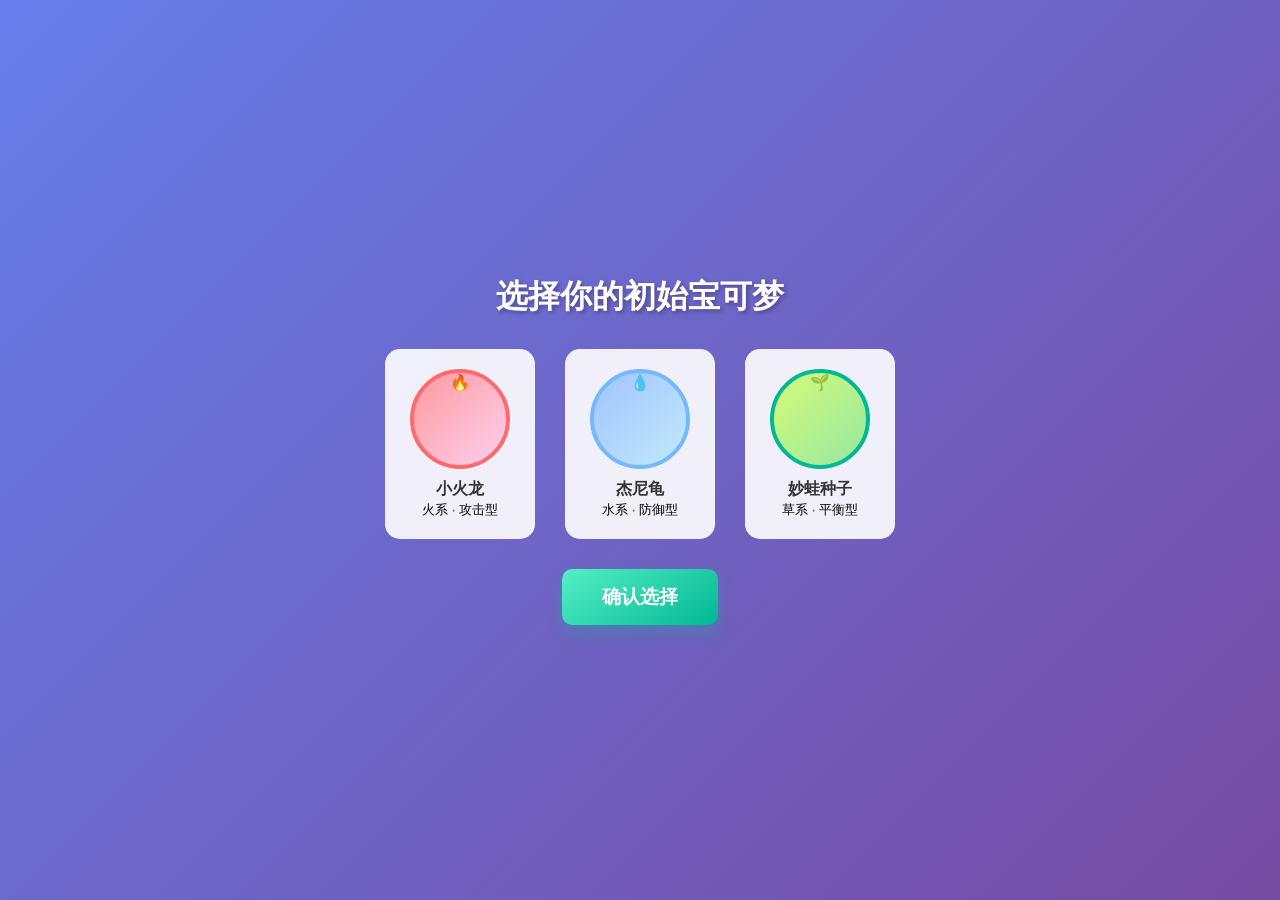
==== index.html @ 3da65454 "Initial commit: 少儿数学一到十 - 数学学习RPG游戏" ====
<!DOCTYPE html>
<html lang="zh-CN">
<head>
    <meta charset="UTF-8">
    <meta name="viewport" content="width=device-width, initial-scale=1.0">
    <title>数理小精灵：十之秘境</title>
    <link rel="stylesheet" href="css/style.css">
</head>
<body>
    <div id="game-container">
        <header>
            <h1>数理小精灵：十之秘境</h1>
            <div id="level-display" class="level-display">第1关 尼比道馆</div>
        </header>
        
        <main>
            <div id="battle-area">
                <div id="player-pet">
                    <div class="pet-sprite">
                        <div class="pet-level">Lv.<span id="player-level">1</span></div>
                        <div class="pet-image" id="player-pet-image">🔥</div>
                        <div class="pet-name" id="player-pet-name">小火龙</div>
                        <div class="pet-hp-bar">
                            <div class="hp-fill" id="player-hp-fill"></div>
                        </div>
                        <div class="pet-xp-bar">
                            <div class="xp-fill" id="player-xp-fill"></div>
                        </div>
                    </div>
                </div>
                
                <div id="enemy-monster">
                    <div class="monster-sprite">
                        <div class="trainer-name" id="trainer-name"></div>
                        <div class="monster-name" id="monster-name"></div>
                        <div class="monster-image" id="enemy-monster-image"></div>
                        <div class="monster-hp-bar">
                            <div class="hp-fill" id="enemy-hp-fill"></div>
                        </div>
                    </div>
                </div>
            </div>
            
            <div id="math-board" class="hidden">
                <div id="question-container">
                    <span id="question-text">准备战斗！</span>
                </div>
                
                <div id="answer-buttons">
                    <button class="answer-btn" data-answer="0">?</button>
                    <button class="answer-btn" data-answer="0">?</button>
                    <button class="answer-btn" data-answer="0">?</button>
                </div>
            </div>
            
            <div id="explore-hint" class="explore-hint">
                <div class="hint-content">
                    <span class="hint-icon">⚔️</span>
                    <span class="hint-text">点击"探索"按钮开始冒险！</span>
                    <span class="hint-subtext">第1关 尼比道馆 (1/5)</span>
                </div>
            </div>
            
            <div id="game-controls">
                <button id="explore-btn">探索</button>
                <button id="potion-btn">恢复药水</button>
                <button id="stats-btn">查看状态</button>
            </div>
        </main>
        
        <div id="message-overlay" class="hidden">
            <div id="message-content">
                <p id="message-text">遭遇了野生怪兽！</p>
                <button id="message-ok-btn">确定</button>
            </div>
        </div>
        
        <div id="pet-selection">
            <h2>选择你的初始宝可梦</h2>
            <div class="pet-options">
                <div class="pet-option" data-pet="fire">
                    <div class="pet-preview fire-pet">🔥</div>
                    <span>小火龙</span>
                    <small>火系 · 攻击型</small>
                </div>
                <div class="pet-option" data-pet="water">
                    <div class="pet-preview water-pet">💧</div>
                    <span>杰尼龟</span>
                    <small>水系 · 防御型</small>
                </div>
                <div class="pet-option" data-pet="grass">
                    <div class="pet-preview grass-pet">🌱</div>
                    <span>妙蛙种子</span>
                    <small>草系 · 平衡型</small>
                </div>
            </div>
            <button id="confirm-pet-btn">确认选择</button>
        </div>
        
        <div id="stats-panel" class="hidden">
            <h2>宝可梦状态</h2>
            <div class="stats-content">
                <p>宝可梦名称：<span id="pet-name">小火龙</span></p>
                <p>等级：<span id="pet-level-display">1</span></p>
                <p>经验值：<span id="pet-xp">0</span>/<span id="xp-to-next">100</span></p>
                <p>生命值：<span id="pet-hp">100</span>/<span id="pet-max-hp">100</span></p>
                <p>攻击力：<span id="pet-attack">10</span></p>
                <p>当前关卡：<span id="current-level">1-1</span></p>
                <p>击败训练师数：<span id="monsters-defeated">0</span></p>
            </div>
            <button id="close-stats-btn">关闭</button>
        </div>
    </div>
    
    <script src="js/math-generator.js"></script>
    <script src="js/game.js"></script>
</body>
</html>
---- css/style.css ----
/* 基础样式重置 */
* {
    margin: 0;
    padding: 0;
    box-sizing: border-box;
}

body {
    font-family: 'Arial', sans-serif;
    background: linear-gradient(135deg, #667eea 0%, #764ba2 100%);
    min-height: 100vh;
    display: flex;
    justify-content: center;
    align-items: center;
    padding: 20px;
}

#game-container {
    background: #fff;
    border-radius: 20px;
    box-shadow: 0 20px 60px rgba(0, 0, 0, 0.3);
    width: 100%;
    max-width: 800px;
    padding: 30px;
    position: relative;
    overflow: hidden;
}

header {
    text-align: center;
    margin-bottom: 30px;
}

header h1 {
    color: #333;
    font-size: 2.5rem;
    text-shadow: 2px 2px 4px rgba(0, 0, 0, 0.1);
    background: linear-gradient(45deg, #ff6b6b, #feca57);
    -webkit-background-clip: text;
    -webkit-text-fill-color: transparent;
    background-clip: text;
}

.level-display {
    font-size: 1.2rem;
    color: #e74c3c;
    font-weight: bold;
    margin-top: 10px;
    padding: 8px 20px;
    background: linear-gradient(135deg, #fff5f5 0%, #ffe0e0 100%);
    border-radius: 20px;
    display: inline-block;
    box-shadow: 0 4px 15px rgba(231, 76, 60, 0.2);
}

/* 战斗区域 */
#battle-area {
    display: flex;
    justify-content: space-between;
    align-items: center;
    margin-bottom: 30px;
    min-height: 300px;
    background: linear-gradient(180deg, #a8edea 0%, #fed6e3 100%);
    border-radius: 15px;
    padding: 20px;
    position: relative;
}

#player-pet, #enemy-monster {
    width: 45%;
    text-align: center;
}

.pet-sprite, .monster-sprite {
    width: 200px;
    height: 220px;
    margin: 0 auto;
    position: relative;
}

/* 宠物图片 */
.pet-image, .monster-image {
    width: 120px;
    height: 120px;
    margin: 10px auto;
    font-size: 80px;
    display: flex;
    justify-content: center;
    align-items: center;
    animation: float 2s ease-in-out infinite;
}

.pet-image {
    background: linear-gradient(135deg, #a8edea 0%, #fed6e3 100%);
    border-radius: 50%;
    box-shadow: 0 10px 30px rgba(0, 0, 0, 0.2);
}

.monster-image {
    background: linear-gradient(135deg, #ffecd2 0%, #fcb69f 100%);
    border-radius: 20px;
    box-shadow: 0 10px 30px rgba(0, 0, 0, 0.2);
}

.monster-name {
    text-align: center;
    font-weight: bold;
    color: #e74c3c;
    font-size: 16px;
    margin-bottom: 5px;
    text-shadow: 1px 1px 2px rgba(0, 0, 0, 0.1);
}

.trainer-name {
    text-align: center;
    font-weight: bold;
    color: #9b59b6;
    font-size: 14px;
    margin-bottom: 3px;
    padding: 3px 10px;
    background: linear-gradient(135deg, #f5f0ff 0%, #e8d5ff 100%);
    border-radius: 10px;
    display: inline-block;
    margin-left: 50%;
    transform: translateX(-50%);
}

.pet-name {
    text-align: center;
    font-weight: bold;
    color: #3498db;
    font-size: 16px;
    margin-top: 5px;
    text-shadow: 1px 1px 2px rgba(0, 0, 0, 0.1);
}

/* 宠物样式 */
.pet-preview {
    width: 100px;
    height: 100px;
    margin: 0 auto 10px;
    border-radius: 50%;
    position: relative;
}

.fire-pet {
    background: linear-gradient(135deg, #ff9a9e 0%, #fecfef 100%);
    border: 4px solid #ff6b6b;
}

.water-pet {
    background: linear-gradient(135deg, #a1c4fd 0%, #c2e9fb 100%);
    border: 4px solid #74b9ff;
}

.grass-pet {
    background: linear-gradient(135deg, #d4fc79 0%, #96e6a1 100%);
    border: 4px solid #00b894;
}

/* 血条和经验条 */
.pet-hp-bar, .monster-hp-bar, .pet-xp-bar {
    width: 100%;
    height: 20px;
    background: #ddd;
    border-radius: 10px;
    margin: 10px 0;
    overflow: hidden;
    position: relative;
}

.pet-hp-bar::after, .monster-hp-bar::after {
    content: 'HP';
    position: absolute;
    left: 5px;
    top: 50%;
    transform: translateY(-50%);
    font-size: 12px;
    font-weight: bold;
    color: #333;
}

.pet-xp-bar::after {
    content: 'XP';
    position: absolute;
    left: 5px;
    top: 50%;
    transform: translateY(-50%);
    font-size: 12px;
    font-weight: bold;
    color: #333;
}

.hp-fill {
    height: 100%;
    background: linear-gradient(90deg, #00b894, #55efc4);
    border-radius: 10px;
    transition: width 0.5s ease;
}

.xp-fill {
    height: 100%;
    background: linear-gradient(90deg, #fdcb6e, #f39c12);
    border-radius: 10px;
    transition: width 0.5s ease;
}

.pet-level {
    position: absolute;
    top: -30px;
    left: 50%;
    transform: translateX(-50%);
    background: #ffeaa7;
    padding: 5px 15px;
    border-radius: 20px;
    font-weight: bold;
    color: #d63031;
    font-size: 14px;
}

/* 数学题板 */
#math-board {
    background: #2d3436;
    border-radius: 15px;
    padding: 30px;
    margin-bottom: 30px;
    text-align: center;
}

#math-board.hidden {
    display: none;
}

/* 探索提示 */
.explore-hint {
    background: linear-gradient(135deg, #667eea 0%, #764ba2 100%);
    border-radius: 15px;
    padding: 40px;
    margin-bottom: 30px;
    text-align: center;
    animation: pulse-hint 2s ease-in-out infinite;
}

.explore-hint.hidden {
    display: none;
}

.hint-content {
    display: flex;
    flex-direction: column;
    align-items: center;
    gap: 15px;
}

.hint-icon {
    font-size: 60px;
    animation: bounce 1s ease-in-out infinite;
}

.hint-text {
    color: white;
    font-size: 1.5rem;
    font-weight: bold;
    text-shadow: 2px 2px 4px rgba(0, 0, 0, 0.3);
}

.hint-subtext {
    color: rgba(255, 255, 255, 0.9);
    font-size: 1.1rem;
    margin-top: 10px;
}

.restart-btn {
    margin-top: 20px;
    padding: 15px 40px;
    font-size: 1.2rem;
    font-weight: bold;
    background: linear-gradient(145deg, #55efc4, #00b894);
    color: white;
    border: none;
    border-radius: 10px;
    cursor: pointer;
    transition: all 0.3s ease;
    box-shadow: 0 8px 15px rgba(0, 184, 148, 0.3);
}

.restart-btn:hover {
    transform: translateY(-3px);
    box-shadow: 0 12px 20px rgba(0, 184, 148, 0.4);
}

@keyframes pulse-hint {
    0%, 100% { transform: scale(1); box-shadow: 0 10px 30px rgba(102, 126, 234, 0.4); }
    50% { transform: scale(1.02); box-shadow: 0 15px 40px rgba(102, 126, 234, 0.6); }
}

@keyframes bounce {
    0%, 100% { transform: translateY(0); }
    50% { transform: translateY(-10px); }
}

#question-container {
    background: #636e72;
    border-radius: 10px;
    padding: 20px;
    margin-bottom: 20px;
}

#question-text {
    color: #fff;
    font-size: 3rem;
    font-weight: bold;
    text-shadow: 2px 2px 4px rgba(0, 0, 0, 0.3);
}

#answer-buttons {
    display: flex;
    justify-content: center;
    gap: 20px;
    flex-wrap: wrap;
}

.answer-btn {
    width: 100px;
    height: 100px;
    font-size: 2.5rem;
    font-weight: bold;
    border: none;
    border-radius: 15px;
    cursor: pointer;
    transition: all 0.3s ease;
    background: linear-gradient(145deg, #74b9ff, #0984e3);
    color: white;
    box-shadow: 0 8px 15px rgba(9, 132, 227, 0.3);
}

.answer-btn:hover {
    transform: translateY(-5px);
    box-shadow: 0 15px 20px rgba(9, 132, 227, 0.4);
}

.answer-btn:active {
    transform: translateY(0);
}

.answer-btn.correct {
    background: linear-gradient(145deg, #55efc4, #00b894);
    animation: pulse 0.5s ease;
}

.answer-btn.wrong {
    background: linear-gradient(145deg, #ff7675, #d63031);
    animation: shake 0.5s ease;
}

@keyframes pulse {
    0% { transform: scale(1); }
    50% { transform: scale(1.1); }
    100% { transform: scale(1); }
}

@keyframes shake {
    0%, 100% { transform: translateX(0); }
    25% { transform: translateX(-10px); }
    75% { transform: translateX(10px); }
}

/* 游戏控制按钮 */
#game-controls {
    display: flex;
    justify-content: center;
    gap: 20px;
    flex-wrap: wrap;
}

#game-controls button {
    padding: 15px 30px;
    font-size: 1.2rem;
    font-weight: bold;
    border: none;
    border-radius: 10px;
    cursor: pointer;
    transition: all 0.3s ease;
    background: linear-gradient(145deg, #fd79a8, #e84393);
    color: white;
    box-shadow: 0 8px 15px rgba(232, 67, 147, 0.3);
}

#game-controls button:hover {
    transform: translateY(-3px);
    box-shadow: 0 12px 20px rgba(232, 67, 147, 0.4);
}

#explore-btn {
    background: linear-gradient(145deg, #a29bfe, #6c5ce7);
    box-shadow: 0 8px 15px rgba(108, 92, 231, 0.3);
}

#explore-btn:hover {
    box-shadow: 0 12px 20px rgba(108, 92, 231, 0.4);
}

/* 消息覆盖层 */
#message-overlay {
    position: fixed;
    top: 0;
    left: 0;
    width: 100%;
    height: 100%;
    background: rgba(0, 0, 0, 0.7);
    display: flex;
    justify-content: center;
    align-items: center;
    z-index: 1000;
}

#message-overlay.hidden {
    display: none;
}

#message-content {
    background: white;
    padding: 40px;
    border-radius: 20px;
    text-align: center;
    max-width: 400px;
    width: 90%;
    box-shadow: 0 20px 60px rgba(0, 0, 0, 0.3);
}

#message-text {
    font-size: 1.5rem;
    margin-bottom: 20px;
    color: #333;
}

#message-ok-btn {
    padding: 10px 30px;
    font-size: 1.2rem;
    font-weight: bold;
    border: none;
    border-radius: 10px;
    cursor: pointer;
    background: linear-gradient(145deg, #74b9ff, #0984e3);
    color: white;
    transition: all 0.3s ease;
}

#message-ok-btn:hover {
    transform: translateY(-2px);
    box-shadow: 0 8px 15px rgba(9, 132, 227, 0.3);
}

/* 宠物选择界面 */
#pet-selection {
    position: fixed;
    top: 0;
    left: 0;
    width: 100%;
    height: 100%;
    background: linear-gradient(135deg, #667eea 0%, #764ba2 100%);
    display: flex;
    flex-direction: column;
    justify-content: center;
    align-items: center;
    z-index: 1000;
}

#pet-selection.hidden {
    display: none;
}

#pet-selection h2 {
    color: white;
    font-size: 2rem;
    margin-bottom: 30px;
    text-shadow: 2px 2px 4px rgba(0, 0, 0, 0.3);
}

.pet-options {
    display: flex;
    justify-content: center;
    gap: 30px;
    flex-wrap: wrap;
    margin-bottom: 30px;
}

.pet-option {
    background: rgba(255, 255, 255, 0.9);
    padding: 20px;
    border-radius: 15px;
    cursor: pointer;
    transition: all 0.3s ease;
    text-align: center;
    width: 150px;
}

.pet-option:hover {
    transform: translateY(-10px);
    box-shadow: 0 15px 30px rgba(0, 0, 0, 0.3);
}

.pet-option.selected {
    border: 4px solid #ffeaa7;
    transform: scale(1.05);
}

.pet-option span {
    font-weight: bold;
    color: #333;
    display: block;
    margin-top: 10px;
}

#confirm-pet-btn {
    padding: 15px 40px;
    font-size: 1.2rem;
    font-weight: bold;
    border: none;
    border-radius: 10px;
    cursor: pointer;
    background: linear-gradient(145deg, #55efc4, #00b894);
    color: white;
    transition: all 0.3s ease;
    box-shadow: 0 8px 15px rgba(0, 184, 148, 0.3);
}

#confirm-pet-btn:hover {
    transform: translateY(-3px);
    box-shadow: 0 12px 20px rgba(0, 184, 148, 0.4);
}

/* 状态面板 */
#stats-panel {
    position: fixed;
    top: 0;
    left: 0;
    width: 100%;
    height: 100%;
    background: rgba(0, 0, 0, 0.8);
    display: flex;
    flex-direction: column;
    justify-content: center;
    align-items: center;
    z-index: 1000;
}

#stats-panel.hidden {
    display: none;
}

#stats-panel h2 {
    color: #ffeaa7;
    font-size: 2rem;
    margin-bottom: 30px;
}

.stats-content {
    background: white;
    padding: 30px;
    border-radius: 15px;
    width: 90%;
    max-width: 400px;
    margin-bottom: 20px;
}

.stats-content p {
    font-size: 1.2rem;
    margin-bottom: 15px;
    color: #333;
}

.stats-content span {
    font-weight: bold;
    color: #0984e3;
}

#close-stats-btn {
    padding: 10px 30px;
    font-size: 1.2rem;
    font-weight: bold;
    border: none;
    border-radius: 10px;
    cursor: pointer;
    background: linear-gradient(145deg, #fd79a8, #e84393);
    color: white;
    transition: all 0.3s ease;
}

#close-stats-btn:hover {
    transform: translateY(-2px);
    box-shadow: 0 8px 15px rgba(232, 67, 147, 0.3);
}

/* 响应式设计 */
@media (max-width: 768px) {
    header h1 {
        font-size: 2rem;
    }
    
    #battle-area {
        flex-direction: column;
        min-height: auto;
        padding: 15px;
    }
    
    #player-pet, #enemy-monster {
        width: 100%;
        margin-bottom: 20px;
    }
    
    .pet-sprite, .monster-sprite {
        width: 150px;
        height: 150px;
    }
    
    #question-text {
        font-size: 2.5rem;
    }
    
    .answer-btn {
        width: 80px;
        height: 80px;
        font-size: 2rem;
    }
    
    #game-controls {
        flex-direction: column;
        align-items: center;
    }
    
    #game-controls button {
        width: 100%;
        max-width: 300px;
    }
}

/* 动画效果 */
.pet-sprite, .monster-sprite {
    animation: float 3s ease-in-out infinite;
}

@keyframes float {
    0%, 100% { transform: translateY(0); }
    50% { transform: translateY(-10px); }
}

/* 攻击特效 */
.attack-effect {
    position: absolute;
    width: 100%;
    height: 100%;
    background: radial-gradient(circle, rgba(255, 255, 0, 0.8) 0%, transparent 70%);
    animation: attack 0.5s ease-out;
    pointer-events: none;
}

@keyframes attack {
    0% { opacity: 0; transform: scale(0.5); }
    50% { opacity: 1; transform: scale(1.2); }
    100% { opacity: 0; transform: scale(1.5); }
}

/* 星星特效 */
.star-effect {
    position: absolute;
    font-size: 2rem;
    animation: star 1s ease-out;
    pointer-events: none;
}

@keyframes star {
    0% { opacity: 1; transform: translateY(0) scale(1); }
    100% { opacity: 0; transform: translateY(-50px) scale(0.5); }
}
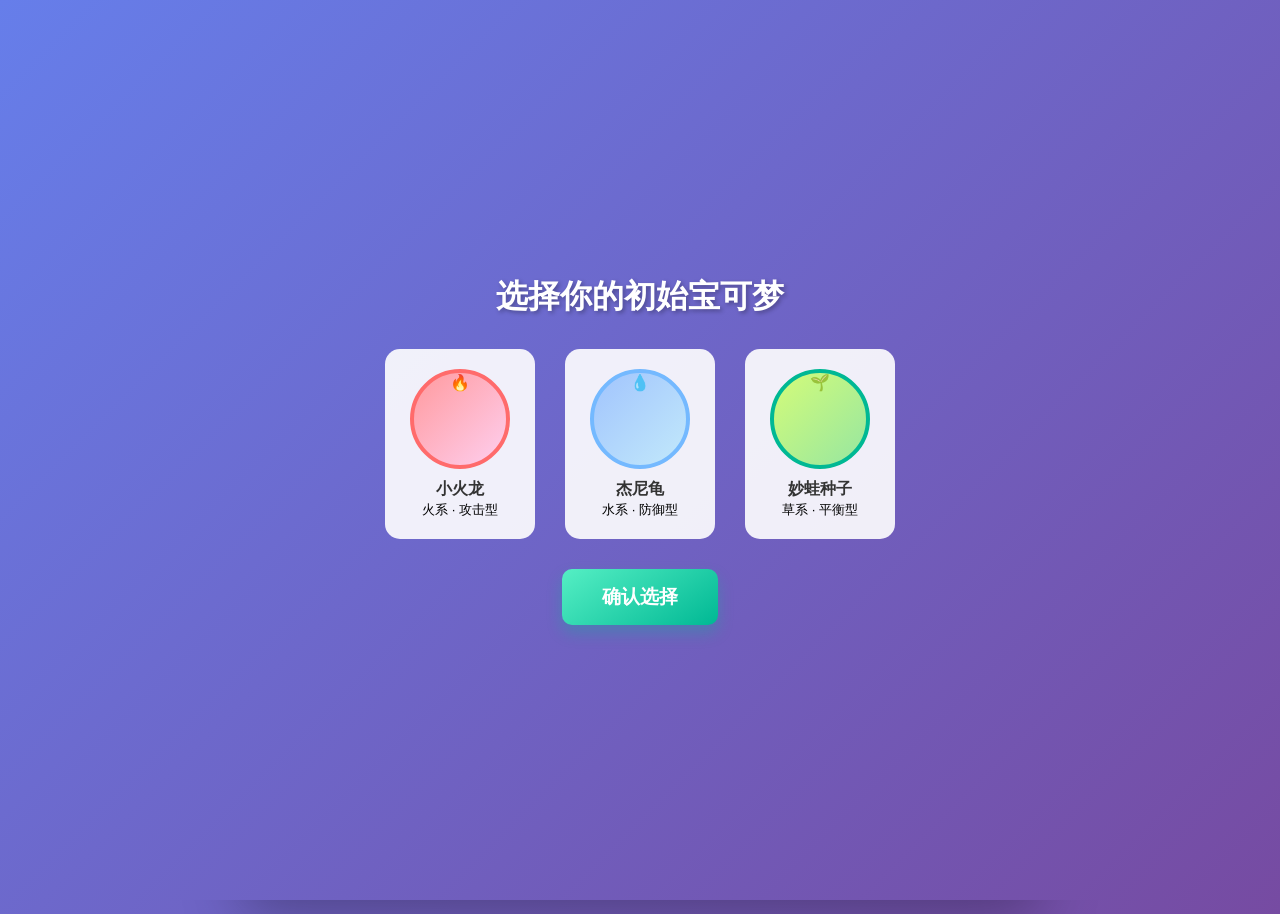
==== commit 46307cec: "chore: bump version to 0.38.1 Add version display in game header, version constant in game.js, and v" ====
--- a/index.html
+++ b/index.html
@@ -10,6 +10,7 @@
     <div id="game-container">
         <header>
             <h1>数理小精灵：十之秘境</h1>
+            <div id="version-display" style="font-size: 12px; color: #888; text-align: right;">v0.38.1</div>
             <div id="level-display" class="level-display">第1关 尼比道馆</div>
         </header>
         
--- a/css/style.css
+++ b/css/style.css
@@ -592,46 +592,303 @@
     box-shadow: 0 8px 15px rgba(232, 67, 147, 0.3);
 }
 
-/* 响应式设计 */
-@media (max-width: 768px) {
+/* 响应式设计 - 手机竖屏优化 */
+@media (max-width: 768px) and (orientation: portrait) {
+    body {
+        padding: 2px;
+        align-items: flex-start;
+        min-height: 100vh;
+        height: 100vh;
+        overflow: hidden;
+    }
+    
+    #game-container {
+        max-width: 100%;
+        padding: 6px;
+        margin: 0;
+        height: 100vh;
+        max-height: 100vh;
+        display: flex;
+        flex-direction: column;
+        overflow: hidden;
+        border-radius: 10px;
+    }
+    
+    header {
+        margin-bottom: 4px;
+        flex-shrink: 0;
+    }
+    
     header h1 {
-        font-size: 2rem;
+        font-size: 1rem;
+        margin-bottom: 2px;
+    }
+    
+    .level-display {
+        font-size: 0.7rem;
+        padding: 2px 8px;
+        margin-top: 2px;
+    }
+    
+    main {
+        flex: 1;
+        display: flex;
+        flex-direction: column;
+        overflow: hidden;
+        min-height: 0;
     }
     
     #battle-area {
+        flex-direction: row;
+        min-height: auto;
+        padding: 5px 6px;
+        margin-bottom: 4px;
+        flex-shrink: 0;
+        border-radius: 8px;
+        min-height: 100px;
+    }
+    
+    #player-pet, #enemy-monster {
+        width: 48%;
+        margin-bottom: 0;
+        min-height: 90px;
+    }
+    
+    .pet-sprite, .monster-sprite {
+        width: 70px;
+        height: 80px;
+        margin: 0 auto;
+    }
+    
+    .pet-image, .monster-image {
+        width: 40px;
+        height: 40px;
+        font-size: 26px;
+        margin: 2px auto;
+    }
+    
+    .pet-name, .monster-name {
+        font-size: 9px;
+        margin-top: 1px;
+    }
+    
+    .trainer-name {
+        font-size: 8px;
+        padding: 1px 4px;
+        margin-bottom: 1px;
+    }
+    
+    .pet-level {
+        font-size: 8px;
+        padding: 1px 5px;
+        top: -12px;
+    }
+    
+    .pet-hp-bar, .monster-hp-bar, .pet-xp-bar {
+        height: 8px;
+        margin: 2px 0;
+        border-radius: 4px;
+    }
+    
+    .pet-hp-bar::after, .monster-hp-bar::after, .pet-xp-bar::after {
+        font-size: 7px;
+    }
+    
+    #math-board {
+        padding: 6px;
+        margin-bottom: 4px;
+        flex-shrink: 0;
+        border-radius: 8px;
+    }
+    
+    #question-container {
+        padding: 6px;
+        margin-bottom: 6px;
+        border-radius: 6px;
+    }
+    
+    #question-text {
+        font-size: 1.3rem;
+    }
+    
+    #answer-buttons {
+        gap: 6px;
+    }
+    
+    .answer-btn {
+        width: 45px;
+        height: 45px;
+        font-size: 1.1rem;
+        border-radius: 8px;
+    }
+    
+    #game-controls {
+        flex-direction: row;
+        gap: 6px;
+        flex-shrink: 0;
+        margin-top: auto;
+        padding-bottom: 4px;
+    }
+    
+    #game-controls button {
+        padding: 6px 10px;
+        font-size: 0.75rem;
+        flex: 1;
+        border-radius: 6px;
+    }
+    
+    .explore-hint {
+        padding: 8px;
+        margin-bottom: 4px;
+        border-radius: 8px;
+        flex-shrink: 0;
+    }
+    
+    .hint-content {
+        gap: 6px;
+    }
+    
+    .hint-icon {
+        font-size: 24px;
+    }
+    
+    .hint-text {
+        font-size: 0.8rem;
+    }
+    
+    .hint-subtext {
+        font-size: 0.7rem;
+        margin-top: 3px;
+    }
+    
+    .restart-btn {
+        padding: 6px 16px;
+        font-size: 0.75rem;
+        margin-top: 6px;
+    }
+}
+
+/* 响应式设计 - 手机横屏优化 */
+@media (max-width: 896px) and (orientation: landscape) {
+    body {
+        padding: 5px;
+        align-items: center;
+        min-height: 100vh;
+        height: 100vh;
+        overflow: hidden;
+    }
+    
+    #game-container {
+        max-width: 100%;
+        padding: 8px 15px;
+        margin: 0;
+        max-height: 100vh;
+        display: flex;
         flex-direction: column;
+    }
+    
+    header {
+        margin-bottom: 5px;
+    }
+    
+    header h1 {
+        font-size: 1.2rem;
+    }
+    
+    .level-display {
+        font-size: 0.8rem;
+        padding: 3px 10px;
+        margin-top: 3px;
+    }
+    
+    #battle-area {
+        flex-direction: row;
         min-height: auto;
-        padding: 15px;
+        padding: 8px 15px;
+        margin-bottom: 8px;
     }
     
     #player-pet, #enemy-monster {
-        width: 100%;
-        margin-bottom: 20px;
+        width: 45%;
     }
     
     .pet-sprite, .monster-sprite {
-        width: 150px;
-        height: 150px;
+        width: 90px;
+        height: 100px;
+    }
+    
+    .pet-image, .monster-image {
+        width: 50px;
+        height: 50px;
+        font-size: 35px;
+        margin: 5px auto;
+    }
+    
+    .pet-name, .monster-name {
+        font-size: 11px;
+        margin-top: 3px;
+    }
+    
+    .pet-level {
+        font-size: 10px;
+        padding: 2px 6px;
+        top: -15px;
+    }
+    
+    .pet-hp-bar, .monster-hp-bar, .pet-xp-bar {
+        height: 12px;
+        margin: 3px 0;
+    }
+    
+    #math-board {
+        padding: 8px 15px;
+        margin-bottom: 8px;
+    }
+    
+    #question-container {
+        padding: 8px;
+        margin-bottom: 8px;
     }
     
     #question-text {
-        font-size: 2.5rem;
+        font-size: 1.5rem;
+    }
+    
+    #answer-buttons {
+        gap: 8px;
     }
     
     .answer-btn {
-        width: 80px;
-        height: 80px;
-        font-size: 2rem;
+        width: 50px;
+        height: 50px;
+        font-size: 1.3rem;
     }
     
     #game-controls {
-        flex-direction: column;
-        align-items: center;
+        flex-direction: row;
+        gap: 8px;
     }
     
     #game-controls button {
-        width: 100%;
-        max-width: 300px;
+        padding: 8px 15px;
+        font-size: 0.85rem;
+    }
+    
+    .explore-hint {
+        padding: 10px;
+        margin-bottom: 8px;
+    }
+    
+    .hint-icon {
+        font-size: 30px;
+    }
+    
+    .hint-text {
+        font-size: 1rem;
+    }
+    
+    .hint-subtext {
+        font-size: 0.8rem;
     }
 }
 
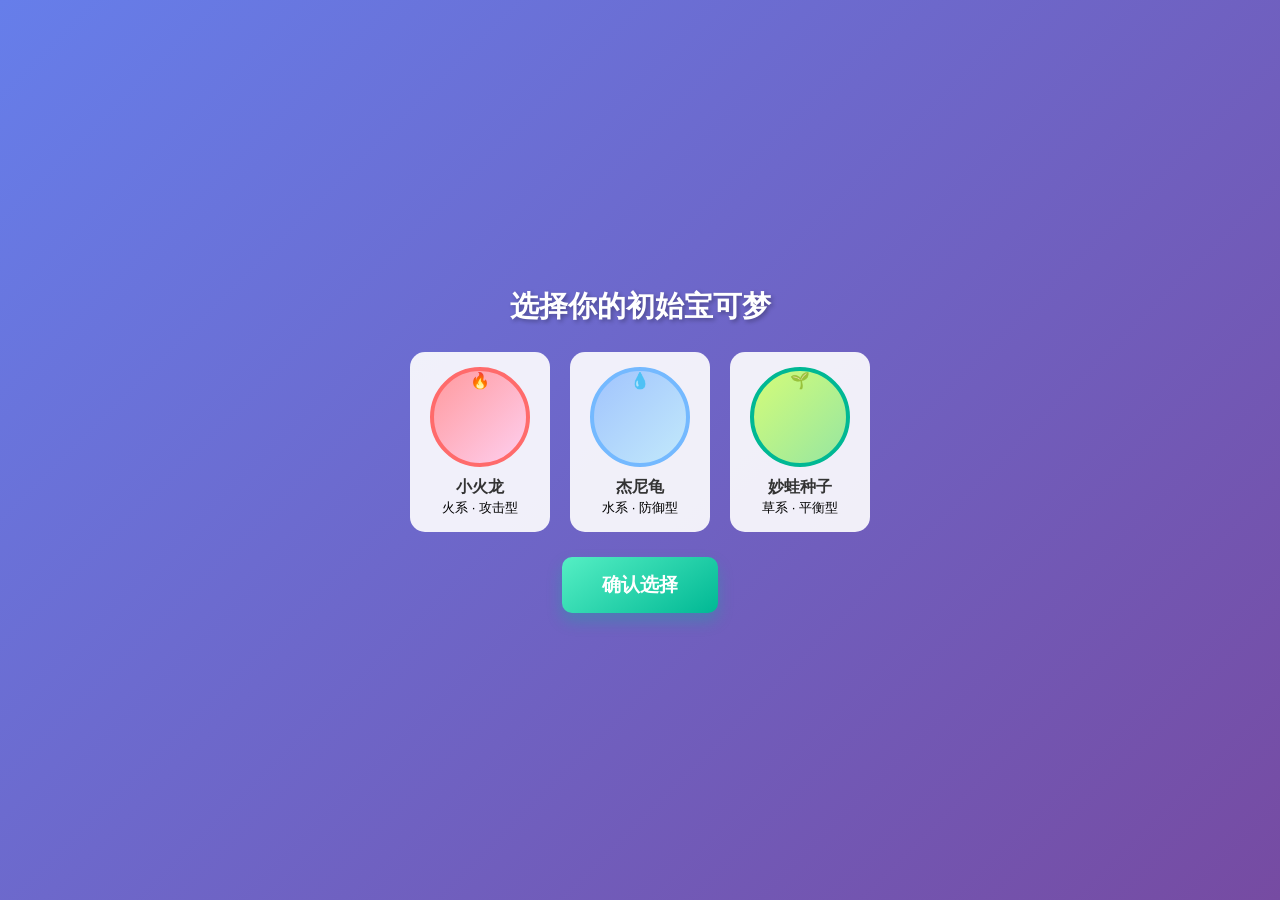
==== commit 4a22fcd3: "fix: rewrite responsive layout for all devices to fit viewport - Rewrite entire CSS responsive syste" ====
--- a/index.html
+++ b/index.html
@@ -2,7 +2,7 @@
 <html lang="zh-CN">
 <head>
     <meta charset="UTF-8">
-    <meta name="viewport" content="width=device-width, initial-scale=1.0">
+    <meta name="viewport" content="width=device-width, initial-scale=1.0, maximum-scale=1.0, user-scalable=no, viewport-fit=cover">
     <title>数理小精灵：十之秘境</title>
     <link rel="stylesheet" href="css/style.css">
 </head>
--- a/css/style.css
+++ b/css/style.css
@@ -5,14 +5,20 @@
     box-sizing: border-box;
 }
 
+html, body {
+    height: 100%;
+    height: 100dvh;
+    overflow: hidden;
+}
+
 body {
     font-family: 'Arial', sans-serif;
     background: linear-gradient(135deg, #667eea 0%, #764ba2 100%);
-    min-height: 100vh;
     display: flex;
     justify-content: center;
     align-items: center;
-    padding: 20px;
+    padding: 10px;
+    padding: env(safe-area-inset-top, 10px) env(safe-area-inset-right, 10px) env(safe-area-inset-bottom, 10px) env(safe-area-inset-left, 10px);
 }
 
 #game-container {
@@ -21,19 +27,24 @@
     box-shadow: 0 20px 60px rgba(0, 0, 0, 0.3);
     width: 100%;
     max-width: 800px;
-    padding: 30px;
+    height: 100%;
+    max-height: 100%;
+    padding: 20px;
     position: relative;
+    display: flex;
+    flex-direction: column;
     overflow: hidden;
 }
 
 header {
     text-align: center;
-    margin-bottom: 30px;
+    margin-bottom: 10px;
+    flex-shrink: 0;
 }
 
 header h1 {
     color: #333;
-    font-size: 2.5rem;
+    font-size: 2rem;
     text-shadow: 2px 2px 4px rgba(0, 0, 0, 0.1);
     background: linear-gradient(45deg, #ff6b6b, #feca57);
     -webkit-background-clip: text;
@@ -42,28 +53,37 @@
 }
 
 .level-display {
-    font-size: 1.2rem;
+    font-size: 1rem;
     color: #e74c3c;
     font-weight: bold;
-    margin-top: 10px;
-    padding: 8px 20px;
+    margin-top: 5px;
+    padding: 5px 15px;
     background: linear-gradient(135deg, #fff5f5 0%, #ffe0e0 100%);
     border-radius: 20px;
     display: inline-block;
     box-shadow: 0 4px 15px rgba(231, 76, 60, 0.2);
 }
 
+/* 主内容区：flex 自适应填充 */
+main {
+    flex: 1;
+    display: flex;
+    flex-direction: column;
+    min-height: 0;
+    gap: 8px;
+}
+
 /* 战斗区域 */
 #battle-area {
     display: flex;
     justify-content: space-between;
     align-items: center;
-    margin-bottom: 30px;
-    min-height: 300px;
     background: linear-gradient(180deg, #a8edea 0%, #fed6e3 100%);
     border-radius: 15px;
-    padding: 20px;
+    padding: 15px;
     position: relative;
+    flex-shrink: 1;
+    min-height: 0;
 }
 
 #player-pet, #enemy-monster {
@@ -72,18 +92,18 @@
 }
 
 .pet-sprite, .monster-sprite {
-    width: 200px;
-    height: 220px;
+    width: 160px;
+    height: 180px;
     margin: 0 auto;
     position: relative;
 }
 
 /* 宠物图片 */
 .pet-image, .monster-image {
-    width: 120px;
-    height: 120px;
-    margin: 10px auto;
-    font-size: 80px;
+    width: 90px;
+    height: 90px;
+    margin: 5px auto;
+    font-size: 60px;
     display: flex;
     justify-content: center;
     align-items: center;
@@ -106,8 +126,8 @@
     text-align: center;
     font-weight: bold;
     color: #e74c3c;
-    font-size: 16px;
-    margin-bottom: 5px;
+    font-size: 14px;
+    margin-bottom: 3px;
     text-shadow: 1px 1px 2px rgba(0, 0, 0, 0.1);
 }
 
@@ -115,9 +135,9 @@
     text-align: center;
     font-weight: bold;
     color: #9b59b6;
-    font-size: 14px;
-    margin-bottom: 3px;
-    padding: 3px 10px;
+    font-size: 12px;
+    margin-bottom: 2px;
+    padding: 2px 8px;
     background: linear-gradient(135deg, #f5f0ff 0%, #e8d5ff 100%);
     border-radius: 10px;
     display: inline-block;
@@ -129,8 +149,8 @@
     text-align: center;
     font-weight: bold;
     color: #3498db;
-    font-size: 16px;
-    margin-top: 5px;
+    font-size: 14px;
+    margin-top: 3px;
     text-shadow: 1px 1px 2px rgba(0, 0, 0, 0.1);
 }
 
@@ -161,10 +181,10 @@
 /* 血条和经验条 */
 .pet-hp-bar, .monster-hp-bar, .pet-xp-bar {
     width: 100%;
-    height: 20px;
+    height: 14px;
     background: #ddd;
-    border-radius: 10px;
-    margin: 10px 0;
+    border-radius: 7px;
+    margin: 4px 0;
     overflow: hidden;
     position: relative;
 }
@@ -175,7 +195,7 @@
     left: 5px;
     top: 50%;
     transform: translateY(-50%);
-    font-size: 12px;
+    font-size: 10px;
     font-weight: bold;
     color: #333;
 }
@@ -186,7 +206,7 @@
     left: 5px;
     top: 50%;
     transform: translateY(-50%);
-    font-size: 12px;
+    font-size: 10px;
     font-weight: bold;
     color: #333;
 }
@@ -194,37 +214,37 @@
 .hp-fill {
     height: 100%;
     background: linear-gradient(90deg, #00b894, #55efc4);
-    border-radius: 10px;
+    border-radius: 7px;
     transition: width 0.5s ease;
 }
 
 .xp-fill {
     height: 100%;
     background: linear-gradient(90deg, #fdcb6e, #f39c12);
-    border-radius: 10px;
+    border-radius: 7px;
     transition: width 0.5s ease;
 }
 
 .pet-level {
     position: absolute;
-    top: -30px;
+    top: -20px;
     left: 50%;
     transform: translateX(-50%);
     background: #ffeaa7;
-    padding: 5px 15px;
+    padding: 3px 10px;
     border-radius: 20px;
     font-weight: bold;
     color: #d63031;
-    font-size: 14px;
+    font-size: 12px;
 }
 
 /* 数学题板 */
 #math-board {
     background: #2d3436;
-    border-radius: 15px;
-    padding: 30px;
-    margin-bottom: 30px;
+    border-radius: 12px;
+    padding: 15px;
     text-align: center;
+    flex-shrink: 0;
 }
 
 #math-board.hidden {
@@ -234,11 +254,15 @@
 /* 探索提示 */
 .explore-hint {
     background: linear-gradient(135deg, #667eea 0%, #764ba2 100%);
-    border-radius: 15px;
-    padding: 40px;
-    margin-bottom: 30px;
+    border-radius: 12px;
+    padding: 20px;
     text-align: center;
     animation: pulse-hint 2s ease-in-out infinite;
+    flex: 1;
+    display: flex;
+    align-items: center;
+    justify-content: center;
+    min-height: 0;
 }
 
 .explore-hint.hidden {
@@ -249,31 +273,30 @@
     display: flex;
     flex-direction: column;
     align-items: center;
-    gap: 15px;
+    gap: 10px;
 }
 
 .hint-icon {
-    font-size: 60px;
+    font-size: 48px;
     animation: bounce 1s ease-in-out infinite;
 }
 
 .hint-text {
     color: white;
-    font-size: 1.5rem;
+    font-size: 1.2rem;
     font-weight: bold;
     text-shadow: 2px 2px 4px rgba(0, 0, 0, 0.3);
 }
 
 .hint-subtext {
     color: rgba(255, 255, 255, 0.9);
+    font-size: 1rem;
+}
+
+.restart-btn {
+    margin-top: 15px;
+    padding: 12px 30px;
     font-size: 1.1rem;
-    margin-top: 10px;
-}
-
-.restart-btn {
-    margin-top: 20px;
-    padding: 15px 40px;
-    font-size: 1.2rem;
     font-weight: bold;
     background: linear-gradient(145deg, #55efc4, #00b894);
     color: white;
@@ -302,13 +325,13 @@
 #question-container {
     background: #636e72;
     border-radius: 10px;
-    padding: 20px;
-    margin-bottom: 20px;
+    padding: 12px;
+    margin-bottom: 12px;
 }
 
 #question-text {
     color: #fff;
-    font-size: 3rem;
+    font-size: 2.5rem;
     font-weight: bold;
     text-shadow: 2px 2px 4px rgba(0, 0, 0, 0.3);
 }
@@ -316,14 +339,14 @@
 #answer-buttons {
     display: flex;
     justify-content: center;
-    gap: 20px;
+    gap: 15px;
     flex-wrap: wrap;
 }
 
 .answer-btn {
-    width: 100px;
-    height: 100px;
-    font-size: 2.5rem;
+    width: 85px;
+    height: 85px;
+    font-size: 2.2rem;
     font-weight: bold;
     border: none;
     border-radius: 15px;
@@ -369,13 +392,14 @@
 #game-controls {
     display: flex;
     justify-content: center;
-    gap: 20px;
+    gap: 10px;
+    flex-shrink: 0;
     flex-wrap: wrap;
 }
 
 #game-controls button {
-    padding: 15px 30px;
-    font-size: 1.2rem;
+    padding: 12px 24px;
+    font-size: 1.1rem;
     font-weight: bold;
     border: none;
     border-radius: 10px;
@@ -420,7 +444,7 @@
 
 #message-content {
     background: white;
-    padding: 40px;
+    padding: 30px;
     border-radius: 20px;
     text-align: center;
     max-width: 400px;
@@ -429,9 +453,10 @@
 }
 
 #message-text {
-    font-size: 1.5rem;
+    font-size: 1.3rem;
     margin-bottom: 20px;
     color: #333;
+    white-space: pre-line;
 }
 
 #message-ok-btn {
@@ -472,27 +497,27 @@
 
 #pet-selection h2 {
     color: white;
-    font-size: 2rem;
-    margin-bottom: 30px;
+    font-size: 1.8rem;
+    margin-bottom: 25px;
     text-shadow: 2px 2px 4px rgba(0, 0, 0, 0.3);
 }
 
 .pet-options {
     display: flex;
     justify-content: center;
-    gap: 30px;
+    gap: 20px;
     flex-wrap: wrap;
-    margin-bottom: 30px;
+    margin-bottom: 25px;
 }
 
 .pet-option {
     background: rgba(255, 255, 255, 0.9);
-    padding: 20px;
+    padding: 15px;
     border-radius: 15px;
     cursor: pointer;
     transition: all 0.3s ease;
     text-align: center;
-    width: 150px;
+    width: 140px;
 }
 
 .pet-option:hover {
@@ -551,13 +576,13 @@
 
 #stats-panel h2 {
     color: #ffeaa7;
-    font-size: 2rem;
-    margin-bottom: 30px;
+    font-size: 1.8rem;
+    margin-bottom: 20px;
 }
 
 .stats-content {
     background: white;
-    padding: 30px;
+    padding: 25px;
     border-radius: 15px;
     width: 90%;
     max-width: 400px;
@@ -565,8 +590,8 @@
 }
 
 .stats-content p {
-    font-size: 1.2rem;
-    margin-bottom: 15px;
+    font-size: 1.1rem;
+    margin-bottom: 12px;
     color: #333;
 }
 
@@ -592,303 +617,424 @@
     box-shadow: 0 8px 15px rgba(232, 67, 147, 0.3);
 }
 
-/* 响应式设计 - 手机竖屏优化 */
-@media (max-width: 768px) and (orientation: portrait) {
+/* ==========================================
+   响应式设计 - 手机竖屏 (iPhone等)
+   ========================================== */
+@media (max-width: 480px) and (orientation: portrait) {
     body {
-        padding: 2px;
-        align-items: flex-start;
-        min-height: 100vh;
-        height: 100vh;
-        overflow: hidden;
-    }
-    
+        padding: 0;
+    }
+
+    #game-container {
+        border-radius: 0;
+        padding: 8px 10px;
+        height: 100dvh;
+    }
+
+    header h1 {
+        font-size: 1.1rem;
+    }
+
+    .level-display {
+        font-size: 0.75rem;
+        padding: 3px 10px;
+        margin-top: 3px;
+    }
+
+    #battle-area {
+        padding: 8px;
+        border-radius: 10px;
+    }
+
+    .pet-sprite, .monster-sprite {
+        width: 65px;
+        height: 75px;
+    }
+
+    .pet-image, .monster-image {
+        width: 42px;
+        height: 42px;
+        font-size: 28px;
+        margin: 2px auto;
+    }
+
+    .pet-name, .monster-name {
+        font-size: 10px;
+    }
+
+    .trainer-name {
+        font-size: 9px;
+        padding: 1px 5px;
+    }
+
+    .pet-level {
+        font-size: 9px;
+        padding: 2px 6px;
+        top: -14px;
+    }
+
+    .pet-hp-bar, .monster-hp-bar, .pet-xp-bar {
+        height: 8px;
+        margin: 2px 0;
+        border-radius: 4px;
+    }
+
+    .pet-hp-bar::after, .monster-hp-bar::after, .pet-xp-bar::after {
+        font-size: 7px;
+    }
+
+    #math-board {
+        padding: 10px;
+        border-radius: 10px;
+    }
+
+    #question-container {
+        padding: 8px;
+        margin-bottom: 10px;
+    }
+
+    #question-text {
+        font-size: 2rem;
+    }
+
+    #answer-buttons {
+        gap: 10px;
+    }
+
+    .answer-btn {
+        width: 70px;
+        height: 70px;
+        font-size: 1.8rem;
+        border-radius: 12px;
+    }
+
+    #game-controls {
+        gap: 6px;
+    }
+
+    #game-controls button {
+        padding: 10px 8px;
+        font-size: 0.9rem;
+        flex: 1;
+        border-radius: 8px;
+    }
+
+    .explore-hint {
+        padding: 15px 10px;
+        border-radius: 10px;
+    }
+
+    .hint-icon {
+        font-size: 32px;
+    }
+
+    .hint-text {
+        font-size: 0.95rem;
+    }
+
+    .hint-subtext {
+        font-size: 0.8rem;
+    }
+
+    .restart-btn {
+        padding: 8px 20px;
+        font-size: 0.9rem;
+    }
+
+    /* 宠物选择 - 手机适配 */
+    #pet-selection h2 {
+        font-size: 1.4rem;
+        margin-bottom: 15px;
+    }
+
+    .pet-options {
+        gap: 12px;
+        margin-bottom: 15px;
+    }
+
+    .pet-option {
+        width: 100px;
+        padding: 10px;
+    }
+
+    .pet-preview {
+        width: 60px;
+        height: 60px;
+    }
+
+    .pet-option span {
+        font-size: 0.85rem;
+    }
+
+    .pet-option small {
+        font-size: 0.7rem;
+    }
+
+    #confirm-pet-btn {
+        padding: 12px 30px;
+        font-size: 1rem;
+    }
+
+    /* 消息弹窗 - 手机适配 */
+    #message-content {
+        padding: 20px;
+    }
+
+    #message-text {
+        font-size: 1.1rem;
+        margin-bottom: 15px;
+    }
+}
+
+/* ==========================================
+   响应式设计 - 大手机竖屏 (481-768px)
+   ========================================== */
+@media (min-width: 481px) and (max-width: 768px) and (orientation: portrait) {
+    body {
+        padding: 5px;
+    }
+
+    #game-container {
+        border-radius: 12px;
+        padding: 12px 15px;
+        height: 100dvh;
+    }
+
+    header h1 {
+        font-size: 1.3rem;
+    }
+
+    .level-display {
+        font-size: 0.85rem;
+        padding: 4px 12px;
+    }
+
+    .pet-sprite, .monster-sprite {
+        width: 80px;
+        height: 90px;
+    }
+
+    .pet-image, .monster-image {
+        width: 50px;
+        height: 50px;
+        font-size: 34px;
+    }
+
+    #question-text {
+        font-size: 2.2rem;
+    }
+
+    .answer-btn {
+        width: 75px;
+        height: 75px;
+        font-size: 2rem;
+    }
+
+    #game-controls button {
+        padding: 10px 16px;
+        font-size: 1rem;
+        flex: 1;
+    }
+}
+
+/* ==========================================
+   响应式设计 - iPad 竖屏
+   ========================================== */
+@media (min-width: 769px) and (max-width: 1024px) and (orientation: portrait) {
+    body {
+        padding: 15px;
+    }
+
+    #game-container {
+        max-width: 750px;
+        padding: 20px;
+        height: 100dvh;
+    }
+
+    header h1 {
+        font-size: 1.8rem;
+    }
+
+    .level-display {
+        font-size: 1rem;
+    }
+
+    .pet-sprite, .monster-sprite {
+        width: 130px;
+        height: 150px;
+    }
+
+    .pet-image, .monster-image {
+        width: 75px;
+        height: 75px;
+        font-size: 50px;
+    }
+
+    .pet-name, .monster-name {
+        font-size: 14px;
+    }
+
+    .pet-hp-bar, .monster-hp-bar, .pet-xp-bar {
+        height: 14px;
+    }
+
+    #question-text {
+        font-size: 2.8rem;
+    }
+
+    .answer-btn {
+        width: 90px;
+        height: 90px;
+        font-size: 2.4rem;
+    }
+
+    #game-controls button {
+        padding: 14px 28px;
+        font-size: 1.15rem;
+    }
+
+    .hint-icon {
+        font-size: 50px;
+    }
+
+    .hint-text {
+        font-size: 1.3rem;
+    }
+}
+
+/* ==========================================
+   响应式设计 - iPad 横屏
+   ========================================== */
+@media (min-width: 1025px) and (max-width: 1366px) and (orientation: landscape) {
+    #game-container {
+        max-width: 900px;
+        height: 95dvh;
+        padding: 20px 25px;
+    }
+}
+
+/* ==========================================
+   响应式设计 - 手机横屏
+   ========================================== */
+@media (max-width: 896px) and (orientation: landscape) {
+    body {
+        padding: 3px;
+    }
+
     #game-container {
         max-width: 100%;
-        padding: 6px;
-        margin: 0;
-        height: 100vh;
-        max-height: 100vh;
-        display: flex;
-        flex-direction: column;
-        overflow: hidden;
-        border-radius: 10px;
-    }
-    
+        padding: 6px 12px;
+        height: 100dvh;
+        border-radius: 8px;
+    }
+
     header {
         margin-bottom: 4px;
-        flex-shrink: 0;
-    }
-    
+    }
+
     header h1 {
         font-size: 1rem;
-        margin-bottom: 2px;
-    }
-    
+    }
+
     .level-display {
         font-size: 0.7rem;
         padding: 2px 8px;
         margin-top: 2px;
     }
-    
+
     main {
-        flex: 1;
-        display: flex;
-        flex-direction: column;
-        overflow: hidden;
-        min-height: 0;
-    }
-    
+        gap: 4px;
+    }
+
     #battle-area {
-        flex-direction: row;
-        min-height: auto;
-        padding: 5px 6px;
-        margin-bottom: 4px;
-        flex-shrink: 0;
+        padding: 5px 10px;
         border-radius: 8px;
-        min-height: 100px;
-    }
-    
-    #player-pet, #enemy-monster {
-        width: 48%;
-        margin-bottom: 0;
-        min-height: 90px;
-    }
-    
+    }
+
     .pet-sprite, .monster-sprite {
-        width: 70px;
-        height: 80px;
-        margin: 0 auto;
-    }
-    
+        width: 60px;
+        height: 70px;
+    }
+
     .pet-image, .monster-image {
-        width: 40px;
-        height: 40px;
-        font-size: 26px;
+        width: 36px;
+        height: 36px;
+        font-size: 24px;
         margin: 2px auto;
     }
-    
+
     .pet-name, .monster-name {
         font-size: 9px;
-        margin-top: 1px;
-    }
-    
+    }
+
     .trainer-name {
         font-size: 8px;
-        padding: 1px 4px;
-        margin-bottom: 1px;
-    }
-    
+    }
+
     .pet-level {
         font-size: 8px;
-        padding: 1px 5px;
-        top: -12px;
-    }
-    
+        padding: 1px 4px;
+        top: -10px;
+    }
+
     .pet-hp-bar, .monster-hp-bar, .pet-xp-bar {
-        height: 8px;
-        margin: 2px 0;
-        border-radius: 4px;
-    }
-    
+        height: 6px;
+        margin: 1px 0;
+    }
+
     .pet-hp-bar::after, .monster-hp-bar::after, .pet-xp-bar::after {
-        font-size: 7px;
-    }
-    
+        display: none;
+    }
+
     #math-board {
-        padding: 6px;
-        margin-bottom: 4px;
-        flex-shrink: 0;
+        padding: 6px 10px;
         border-radius: 8px;
     }
-    
+
     #question-container {
-        padding: 6px;
+        padding: 4px;
         margin-bottom: 6px;
-        border-radius: 6px;
-    }
-    
+    }
+
     #question-text {
-        font-size: 1.3rem;
-    }
-    
-    #answer-buttons {
-        gap: 6px;
-    }
-    
-    .answer-btn {
-        width: 45px;
-        height: 45px;
-        font-size: 1.1rem;
-        border-radius: 8px;
-    }
-    
-    #game-controls {
-        flex-direction: row;
-        gap: 6px;
-        flex-shrink: 0;
-        margin-top: auto;
-        padding-bottom: 4px;
-    }
-    
-    #game-controls button {
-        padding: 6px 10px;
-        font-size: 0.75rem;
-        flex: 1;
-        border-radius: 6px;
-    }
-    
-    .explore-hint {
-        padding: 8px;
-        margin-bottom: 4px;
-        border-radius: 8px;
-        flex-shrink: 0;
-    }
-    
-    .hint-content {
-        gap: 6px;
-    }
-    
-    .hint-icon {
-        font-size: 24px;
-    }
-    
-    .hint-text {
-        font-size: 0.8rem;
-    }
-    
-    .hint-subtext {
-        font-size: 0.7rem;
-        margin-top: 3px;
-    }
-    
-    .restart-btn {
-        padding: 6px 16px;
-        font-size: 0.75rem;
-        margin-top: 6px;
-    }
-}
-
-/* 响应式设计 - 手机横屏优化 */
-@media (max-width: 896px) and (orientation: landscape) {
-    body {
-        padding: 5px;
-        align-items: center;
-        min-height: 100vh;
-        height: 100vh;
-        overflow: hidden;
-    }
-    
-    #game-container {
-        max-width: 100%;
-        padding: 8px 15px;
-        margin: 0;
-        max-height: 100vh;
-        display: flex;
-        flex-direction: column;
-    }
-    
-    header {
-        margin-bottom: 5px;
-    }
-    
-    header h1 {
-        font-size: 1.2rem;
-    }
-    
-    .level-display {
-        font-size: 0.8rem;
-        padding: 3px 10px;
-        margin-top: 3px;
-    }
-    
-    #battle-area {
-        flex-direction: row;
-        min-height: auto;
-        padding: 8px 15px;
-        margin-bottom: 8px;
-    }
-    
-    #player-pet, #enemy-monster {
-        width: 45%;
-    }
-    
-    .pet-sprite, .monster-sprite {
-        width: 90px;
-        height: 100px;
-    }
-    
-    .pet-image, .monster-image {
-        width: 50px;
-        height: 50px;
-        font-size: 35px;
-        margin: 5px auto;
-    }
-    
-    .pet-name, .monster-name {
-        font-size: 11px;
-        margin-top: 3px;
-    }
-    
-    .pet-level {
-        font-size: 10px;
-        padding: 2px 6px;
-        top: -15px;
-    }
-    
-    .pet-hp-bar, .monster-hp-bar, .pet-xp-bar {
-        height: 12px;
-        margin: 3px 0;
-    }
-    
-    #math-board {
-        padding: 8px 15px;
-        margin-bottom: 8px;
-    }
-    
-    #question-container {
-        padding: 8px;
-        margin-bottom: 8px;
-    }
-    
-    #question-text {
-        font-size: 1.5rem;
-    }
-    
+        font-size: 1.4rem;
+    }
+
     #answer-buttons {
         gap: 8px;
     }
-    
+
     .answer-btn {
         width: 50px;
         height: 50px;
         font-size: 1.3rem;
-    }
-    
+        border-radius: 8px;
+    }
+
     #game-controls {
-        flex-direction: row;
-        gap: 8px;
-    }
-    
+        gap: 6px;
+    }
+
     #game-controls button {
-        padding: 8px 15px;
+        padding: 6px 12px;
+        font-size: 0.8rem;
+        flex: 1;
+    }
+
+    .explore-hint {
+        padding: 8px;
+    }
+
+    .hint-icon {
+        font-size: 24px;
+    }
+
+    .hint-text {
         font-size: 0.85rem;
     }
-    
-    .explore-hint {
-        padding: 10px;
-        margin-bottom: 8px;
-    }
-    
-    .hint-icon {
-        font-size: 30px;
-    }
-    
-    .hint-text {
-        font-size: 1rem;
-    }
-    
+
     .hint-subtext {
-        font-size: 0.8rem;
+        font-size: 0.7rem;
     }
 }
 
@@ -899,7 +1045,7 @@
 
 @keyframes float {
     0%, 100% { transform: translateY(0); }
-    50% { transform: translateY(-10px); }
+    50% { transform: translateY(-8px); }
 }
 
 /* 攻击特效 */
@@ -921,7 +1067,7 @@
 /* 星星特效 */
 .star-effect {
     position: absolute;
-    font-size: 2rem;
+    font-size: 1.5rem;
     animation: star 1s ease-out;
     pointer-events: none;
 }
@@ -929,4 +1075,82 @@
 @keyframes star {
     0% { opacity: 1; transform: translateY(0) scale(1); }
     100% { opacity: 0; transform: translateY(-50px) scale(0.5); }
+}
+
+/* 答题反馈弹窗 */
+.feedback-overlay {
+    position: fixed;
+    top: 0;
+    left: 0;
+    width: 100%;
+    height: 100%;
+    display: flex;
+    justify-content: center;
+    align-items: center;
+    z-index: 2000;
+    pointer-events: none;
+    animation: feedback-fade 1.2s ease-out forwards;
+}
+
+.feedback-overlay.correct-feedback {
+    background: rgba(0, 184, 148, 0.15);
+}
+
+.feedback-overlay.wrong-feedback {
+    background: rgba(214, 48, 49, 0.15);
+}
+
+.feedback-content {
+    text-align: center;
+    animation: feedback-pop 0.6s cubic-bezier(0.175, 0.885, 0.32, 1.275) forwards;
+}
+
+.feedback-emoji {
+    font-size: 5rem;
+    display: block;
+    margin-bottom: 10px;
+}
+
+.feedback-text {
+    font-size: 2.5rem;
+    font-weight: bold;
+    text-shadow: 2px 2px 8px rgba(0, 0, 0, 0.3);
+}
+
+.feedback-overlay.correct-feedback .feedback-text {
+    color: #00b894;
+}
+
+.feedback-overlay.wrong-feedback .feedback-text {
+    color: #d63031;
+}
+
+.feedback-answer {
+    font-size: 1.5rem;
+    color: #636e72;
+    margin-top: 8px;
+    font-weight: bold;
+}
+
+@keyframes feedback-pop {
+    0% { transform: scale(0.3); opacity: 0; }
+    50% { transform: scale(1.15); opacity: 1; }
+    100% { transform: scale(1); opacity: 1; }
+}
+
+@keyframes feedback-fade {
+    0%, 70% { opacity: 1; }
+    100% { opacity: 0; }
+}
+
+@media (max-width: 768px) {
+    .feedback-emoji {
+        font-size: 4rem;
+    }
+    .feedback-text {
+        font-size: 2rem;
+    }
+    .feedback-answer {
+        font-size: 1.2rem;
+    }
 }
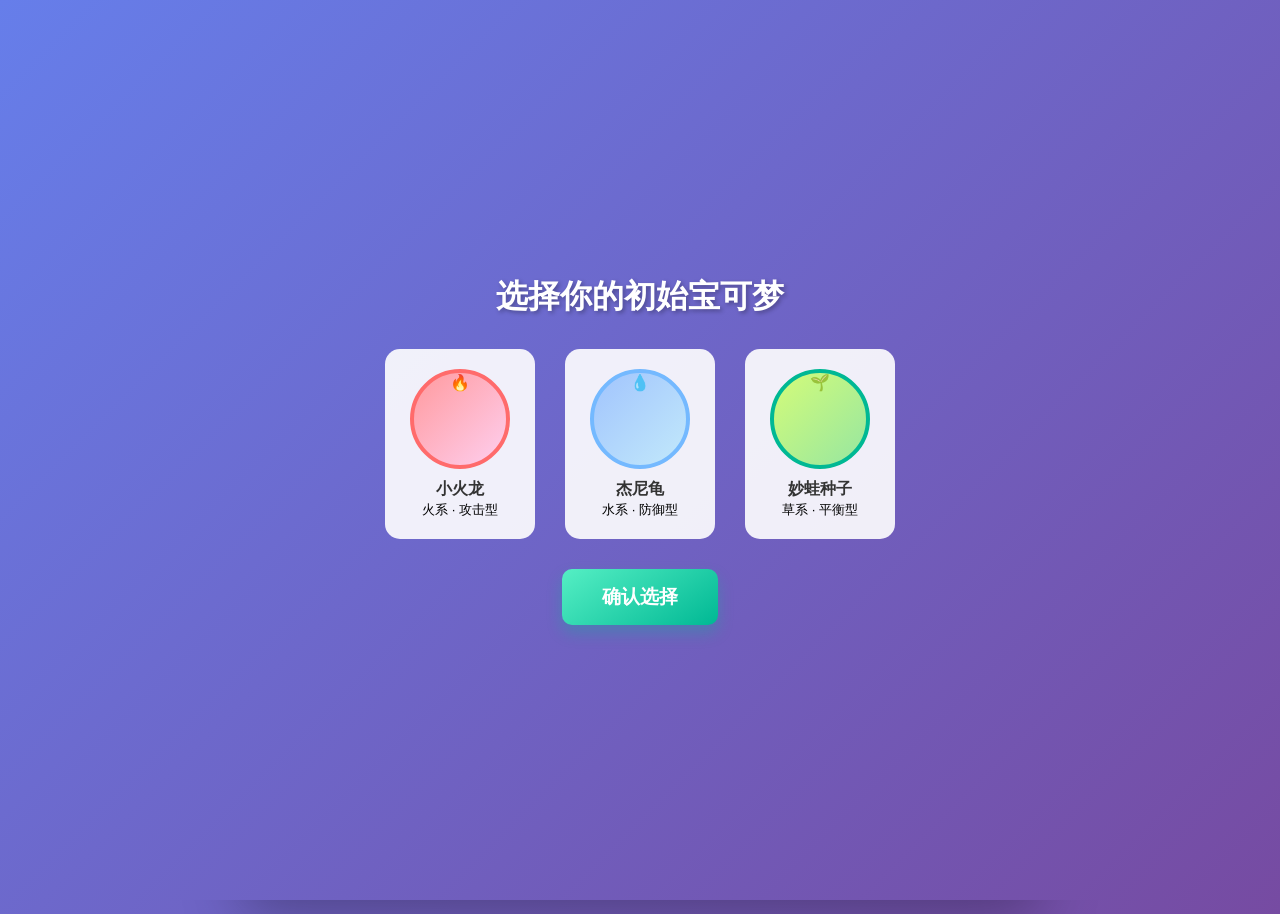
==== commit b5b9c450: "Revert "fix: rewrite responsive layout for all devices to fit viewport" This reverts commit 4a22fcd3" ====
--- a/index.html
+++ b/index.html
@@ -2,7 +2,7 @@
 <html lang="zh-CN">
 <head>
     <meta charset="UTF-8">
-    <meta name="viewport" content="width=device-width, initial-scale=1.0, maximum-scale=1.0, user-scalable=no, viewport-fit=cover">
+    <meta name="viewport" content="width=device-width, initial-scale=1.0">
     <title>数理小精灵：十之秘境</title>
     <link rel="stylesheet" href="css/style.css">
 </head>
--- a/css/style.css
+++ b/css/style.css
@@ -5,20 +5,14 @@
     box-sizing: border-box;
 }
 
-html, body {
-    height: 100%;
-    height: 100dvh;
-    overflow: hidden;
-}
-
 body {
     font-family: 'Arial', sans-serif;
     background: linear-gradient(135deg, #667eea 0%, #764ba2 100%);
+    min-height: 100vh;
     display: flex;
     justify-content: center;
     align-items: center;
-    padding: 10px;
-    padding: env(safe-area-inset-top, 10px) env(safe-area-inset-right, 10px) env(safe-area-inset-bottom, 10px) env(safe-area-inset-left, 10px);
+    padding: 20px;
 }
 
 #game-container {
@@ -27,24 +21,19 @@
     box-shadow: 0 20px 60px rgba(0, 0, 0, 0.3);
     width: 100%;
     max-width: 800px;
-    height: 100%;
-    max-height: 100%;
-    padding: 20px;
+    padding: 30px;
     position: relative;
-    display: flex;
-    flex-direction: column;
     overflow: hidden;
 }
 
 header {
     text-align: center;
-    margin-bottom: 10px;
-    flex-shrink: 0;
+    margin-bottom: 30px;
 }
 
 header h1 {
     color: #333;
-    font-size: 2rem;
+    font-size: 2.5rem;
     text-shadow: 2px 2px 4px rgba(0, 0, 0, 0.1);
     background: linear-gradient(45deg, #ff6b6b, #feca57);
     -webkit-background-clip: text;
@@ -53,24 +42,15 @@
 }
 
 .level-display {
-    font-size: 1rem;
+    font-size: 1.2rem;
     color: #e74c3c;
     font-weight: bold;
-    margin-top: 5px;
-    padding: 5px 15px;
+    margin-top: 10px;
+    padding: 8px 20px;
     background: linear-gradient(135deg, #fff5f5 0%, #ffe0e0 100%);
     border-radius: 20px;
     display: inline-block;
     box-shadow: 0 4px 15px rgba(231, 76, 60, 0.2);
-}
-
-/* 主内容区：flex 自适应填充 */
-main {
-    flex: 1;
-    display: flex;
-    flex-direction: column;
-    min-height: 0;
-    gap: 8px;
 }
 
 /* 战斗区域 */
@@ -78,12 +58,12 @@
     display: flex;
     justify-content: space-between;
     align-items: center;
+    margin-bottom: 30px;
+    min-height: 300px;
     background: linear-gradient(180deg, #a8edea 0%, #fed6e3 100%);
     border-radius: 15px;
-    padding: 15px;
+    padding: 20px;
     position: relative;
-    flex-shrink: 1;
-    min-height: 0;
 }
 
 #player-pet, #enemy-monster {
@@ -92,18 +72,18 @@
 }
 
 .pet-sprite, .monster-sprite {
-    width: 160px;
-    height: 180px;
+    width: 200px;
+    height: 220px;
     margin: 0 auto;
     position: relative;
 }
 
 /* 宠物图片 */
 .pet-image, .monster-image {
-    width: 90px;
-    height: 90px;
-    margin: 5px auto;
-    font-size: 60px;
+    width: 120px;
+    height: 120px;
+    margin: 10px auto;
+    font-size: 80px;
     display: flex;
     justify-content: center;
     align-items: center;
@@ -126,18 +106,18 @@
     text-align: center;
     font-weight: bold;
     color: #e74c3c;
+    font-size: 16px;
+    margin-bottom: 5px;
+    text-shadow: 1px 1px 2px rgba(0, 0, 0, 0.1);
+}
+
+.trainer-name {
+    text-align: center;
+    font-weight: bold;
+    color: #9b59b6;
     font-size: 14px;
     margin-bottom: 3px;
-    text-shadow: 1px 1px 2px rgba(0, 0, 0, 0.1);
-}
-
-.trainer-name {
-    text-align: center;
-    font-weight: bold;
-    color: #9b59b6;
-    font-size: 12px;
-    margin-bottom: 2px;
-    padding: 2px 8px;
+    padding: 3px 10px;
     background: linear-gradient(135deg, #f5f0ff 0%, #e8d5ff 100%);
     border-radius: 10px;
     display: inline-block;
@@ -149,8 +129,8 @@
     text-align: center;
     font-weight: bold;
     color: #3498db;
-    font-size: 14px;
-    margin-top: 3px;
+    font-size: 16px;
+    margin-top: 5px;
     text-shadow: 1px 1px 2px rgba(0, 0, 0, 0.1);
 }
 
@@ -181,10 +161,10 @@
 /* 血条和经验条 */
 .pet-hp-bar, .monster-hp-bar, .pet-xp-bar {
     width: 100%;
-    height: 14px;
+    height: 20px;
     background: #ddd;
-    border-radius: 7px;
-    margin: 4px 0;
+    border-radius: 10px;
+    margin: 10px 0;
     overflow: hidden;
     position: relative;
 }
@@ -195,7 +175,7 @@
     left: 5px;
     top: 50%;
     transform: translateY(-50%);
-    font-size: 10px;
+    font-size: 12px;
     font-weight: bold;
     color: #333;
 }
@@ -206,7 +186,7 @@
     left: 5px;
     top: 50%;
     transform: translateY(-50%);
-    font-size: 10px;
+    font-size: 12px;
     font-weight: bold;
     color: #333;
 }
@@ -214,37 +194,37 @@
 .hp-fill {
     height: 100%;
     background: linear-gradient(90deg, #00b894, #55efc4);
-    border-radius: 7px;
+    border-radius: 10px;
     transition: width 0.5s ease;
 }
 
 .xp-fill {
     height: 100%;
     background: linear-gradient(90deg, #fdcb6e, #f39c12);
-    border-radius: 7px;
+    border-radius: 10px;
     transition: width 0.5s ease;
 }
 
 .pet-level {
     position: absolute;
-    top: -20px;
+    top: -30px;
     left: 50%;
     transform: translateX(-50%);
     background: #ffeaa7;
-    padding: 3px 10px;
+    padding: 5px 15px;
     border-radius: 20px;
     font-weight: bold;
     color: #d63031;
-    font-size: 12px;
+    font-size: 14px;
 }
 
 /* 数学题板 */
 #math-board {
     background: #2d3436;
-    border-radius: 12px;
-    padding: 15px;
+    border-radius: 15px;
+    padding: 30px;
+    margin-bottom: 30px;
     text-align: center;
-    flex-shrink: 0;
 }
 
 #math-board.hidden {
@@ -254,15 +234,11 @@
 /* 探索提示 */
 .explore-hint {
     background: linear-gradient(135deg, #667eea 0%, #764ba2 100%);
-    border-radius: 12px;
-    padding: 20px;
+    border-radius: 15px;
+    padding: 40px;
+    margin-bottom: 30px;
     text-align: center;
     animation: pulse-hint 2s ease-in-out infinite;
-    flex: 1;
-    display: flex;
-    align-items: center;
-    justify-content: center;
-    min-height: 0;
 }
 
 .explore-hint.hidden {
@@ -273,30 +249,31 @@
     display: flex;
     flex-direction: column;
     align-items: center;
-    gap: 10px;
+    gap: 15px;
 }
 
 .hint-icon {
-    font-size: 48px;
+    font-size: 60px;
     animation: bounce 1s ease-in-out infinite;
 }
 
 .hint-text {
     color: white;
-    font-size: 1.2rem;
+    font-size: 1.5rem;
     font-weight: bold;
     text-shadow: 2px 2px 4px rgba(0, 0, 0, 0.3);
 }
 
 .hint-subtext {
     color: rgba(255, 255, 255, 0.9);
-    font-size: 1rem;
+    font-size: 1.1rem;
+    margin-top: 10px;
 }
 
 .restart-btn {
-    margin-top: 15px;
-    padding: 12px 30px;
-    font-size: 1.1rem;
+    margin-top: 20px;
+    padding: 15px 40px;
+    font-size: 1.2rem;
     font-weight: bold;
     background: linear-gradient(145deg, #55efc4, #00b894);
     color: white;
@@ -325,13 +302,13 @@
 #question-container {
     background: #636e72;
     border-radius: 10px;
-    padding: 12px;
-    margin-bottom: 12px;
+    padding: 20px;
+    margin-bottom: 20px;
 }
 
 #question-text {
     color: #fff;
-    font-size: 2.5rem;
+    font-size: 3rem;
     font-weight: bold;
     text-shadow: 2px 2px 4px rgba(0, 0, 0, 0.3);
 }
@@ -339,14 +316,14 @@
 #answer-buttons {
     display: flex;
     justify-content: center;
-    gap: 15px;
+    gap: 20px;
     flex-wrap: wrap;
 }
 
 .answer-btn {
-    width: 85px;
-    height: 85px;
-    font-size: 2.2rem;
+    width: 100px;
+    height: 100px;
+    font-size: 2.5rem;
     font-weight: bold;
     border: none;
     border-radius: 15px;
@@ -392,14 +369,13 @@
 #game-controls {
     display: flex;
     justify-content: center;
-    gap: 10px;
-    flex-shrink: 0;
+    gap: 20px;
     flex-wrap: wrap;
 }
 
 #game-controls button {
-    padding: 12px 24px;
-    font-size: 1.1rem;
+    padding: 15px 30px;
+    font-size: 1.2rem;
     font-weight: bold;
     border: none;
     border-radius: 10px;
@@ -444,7 +420,7 @@
 
 #message-content {
     background: white;
-    padding: 30px;
+    padding: 40px;
     border-radius: 20px;
     text-align: center;
     max-width: 400px;
@@ -453,10 +429,9 @@
 }
 
 #message-text {
-    font-size: 1.3rem;
+    font-size: 1.5rem;
     margin-bottom: 20px;
     color: #333;
-    white-space: pre-line;
 }
 
 #message-ok-btn {
@@ -497,27 +472,27 @@
 
 #pet-selection h2 {
     color: white;
-    font-size: 1.8rem;
-    margin-bottom: 25px;
+    font-size: 2rem;
+    margin-bottom: 30px;
     text-shadow: 2px 2px 4px rgba(0, 0, 0, 0.3);
 }
 
 .pet-options {
     display: flex;
     justify-content: center;
-    gap: 20px;
+    gap: 30px;
     flex-wrap: wrap;
-    margin-bottom: 25px;
+    margin-bottom: 30px;
 }
 
 .pet-option {
     background: rgba(255, 255, 255, 0.9);
-    padding: 15px;
+    padding: 20px;
     border-radius: 15px;
     cursor: pointer;
     transition: all 0.3s ease;
     text-align: center;
-    width: 140px;
+    width: 150px;
 }
 
 .pet-option:hover {
@@ -576,13 +551,13 @@
 
 #stats-panel h2 {
     color: #ffeaa7;
-    font-size: 1.8rem;
-    margin-bottom: 20px;
+    font-size: 2rem;
+    margin-bottom: 30px;
 }
 
 .stats-content {
     background: white;
-    padding: 25px;
+    padding: 30px;
     border-radius: 15px;
     width: 90%;
     max-width: 400px;
@@ -590,8 +565,8 @@
 }
 
 .stats-content p {
-    font-size: 1.1rem;
-    margin-bottom: 12px;
+    font-size: 1.2rem;
+    margin-bottom: 15px;
     color: #333;
 }
 
@@ -617,82 +592,121 @@
     box-shadow: 0 8px 15px rgba(232, 67, 147, 0.3);
 }
 
-/* ==========================================
-   响应式设计 - 手机竖屏 (iPhone等)
-   ========================================== */
-@media (max-width: 480px) and (orientation: portrait) {
+/* 响应式设计 - 手机竖屏优化 */
+@media (max-width: 768px) and (orientation: portrait) {
     body {
-        padding: 0;
-    }
-
+        padding: 2px;
+        align-items: flex-start;
+        min-height: 100vh;
+        height: 100vh;
+        overflow: hidden;
+    }
+    
     #game-container {
-        border-radius: 0;
-        padding: 8px 10px;
-        height: 100dvh;
-    }
-
+        max-width: 100%;
+        padding: 6px;
+        margin: 0;
+        height: 100vh;
+        max-height: 100vh;
+        display: flex;
+        flex-direction: column;
+        overflow: hidden;
+        border-radius: 10px;
+    }
+    
+    header {
+        margin-bottom: 4px;
+        flex-shrink: 0;
+    }
+    
     header h1 {
-        font-size: 1.1rem;
-    }
-
+        font-size: 1rem;
+        margin-bottom: 2px;
+    }
+    
     .level-display {
-        font-size: 0.75rem;
-        padding: 3px 10px;
-        margin-top: 3px;
-    }
-
+        font-size: 0.7rem;
+        padding: 2px 8px;
+        margin-top: 2px;
+    }
+    
+    main {
+        flex: 1;
+        display: flex;
+        flex-direction: column;
+        overflow: hidden;
+        min-height: 0;
+    }
+    
     #battle-area {
-        padding: 8px;
-        border-radius: 10px;
-    }
-
+        flex-direction: row;
+        min-height: auto;
+        padding: 5px 6px;
+        margin-bottom: 4px;
+        flex-shrink: 0;
+        border-radius: 8px;
+        min-height: 100px;
+    }
+    
+    #player-pet, #enemy-monster {
+        width: 48%;
+        margin-bottom: 0;
+        min-height: 90px;
+    }
+    
     .pet-sprite, .monster-sprite {
-        width: 65px;
-        height: 75px;
-    }
-
+        width: 70px;
+        height: 80px;
+        margin: 0 auto;
+    }
+    
     .pet-image, .monster-image {
-        width: 42px;
-        height: 42px;
-        font-size: 28px;
+        width: 40px;
+        height: 40px;
+        font-size: 26px;
         margin: 2px auto;
     }
-
+    
     .pet-name, .monster-name {
-        font-size: 10px;
-    }
-
+        font-size: 9px;
+        margin-top: 1px;
+    }
+    
     .trainer-name {
-        font-size: 9px;
+        font-size: 8px;
+        padding: 1px 4px;
+        margin-bottom: 1px;
+    }
+    
+    .pet-level {
+        font-size: 8px;
         padding: 1px 5px;
-    }
-
-    .pet-level {
-        font-size: 9px;
-        padding: 2px 6px;
-        top: -14px;
-    }
-
+        top: -12px;
+    }
+    
     .pet-hp-bar, .monster-hp-bar, .pet-xp-bar {
         height: 8px;
         margin: 2px 0;
         border-radius: 4px;
     }
-
+    
     .pet-hp-bar::after, .monster-hp-bar::after, .pet-xp-bar::after {
         font-size: 7px;
     }
-
+    
     #math-board {
-        padding: 10px;
-        border-radius: 10px;
-    }
-
+        padding: 6px;
+        margin-bottom: 4px;
+        flex-shrink: 0;
+        border-radius: 8px;
+    }
+    
     #question-container {
-        padding: 8px;
-        margin-bottom: 10px;
-    }
-
+        padding: 6px;
+        margin-bottom: 6px;
+        border-radius: 6px;
+    }
+    
     #question-text {
         font-size: 2rem;
     }
@@ -707,334 +721,174 @@
         font-size: 1.8rem;
         border-radius: 12px;
     }
-
+    
     #game-controls {
+        flex-direction: row;
         gap: 6px;
-    }
-
+        flex-shrink: 0;
+        margin-top: auto;
+        padding-bottom: 4px;
+    }
+    
     #game-controls button {
-        padding: 10px 8px;
+        padding: 10px 14px;
         font-size: 0.9rem;
         flex: 1;
         border-radius: 8px;
     }
-
+    
     .explore-hint {
-        padding: 15px 10px;
-        border-radius: 10px;
-    }
-
+        padding: 8px;
+        margin-bottom: 4px;
+        border-radius: 8px;
+        flex-shrink: 0;
+    }
+    
+    .hint-content {
+        gap: 6px;
+    }
+    
     .hint-icon {
-        font-size: 32px;
-    }
-
+        font-size: 24px;
+    }
+    
     .hint-text {
-        font-size: 0.95rem;
-    }
-
+        font-size: 0.8rem;
+    }
+    
     .hint-subtext {
-        font-size: 0.8rem;
-    }
-
+        font-size: 0.7rem;
+        margin-top: 3px;
+    }
+    
     .restart-btn {
-        padding: 8px 20px;
-        font-size: 0.9rem;
-    }
-
-    /* 宠物选择 - 手机适配 */
-    #pet-selection h2 {
-        font-size: 1.4rem;
-        margin-bottom: 15px;
-    }
-
-    .pet-options {
-        gap: 12px;
-        margin-bottom: 15px;
-    }
-
-    .pet-option {
-        width: 100px;
-        padding: 10px;
-    }
-
-    .pet-preview {
-        width: 60px;
-        height: 60px;
-    }
-
-    .pet-option span {
-        font-size: 0.85rem;
-    }
-
-    .pet-option small {
-        font-size: 0.7rem;
-    }
-
-    #confirm-pet-btn {
-        padding: 12px 30px;
-        font-size: 1rem;
-    }
-
-    /* 消息弹窗 - 手机适配 */
-    #message-content {
-        padding: 20px;
-    }
-
-    #message-text {
-        font-size: 1.1rem;
-        margin-bottom: 15px;
-    }
-}
-
-/* ==========================================
-   响应式设计 - 大手机竖屏 (481-768px)
-   ========================================== */
-@media (min-width: 481px) and (max-width: 768px) and (orientation: portrait) {
+        padding: 6px 16px;
+        font-size: 0.75rem;
+        margin-top: 6px;
+    }
+}
+
+/* 响应式设计 - 手机横屏优化 */
+@media (max-width: 896px) and (orientation: landscape) {
     body {
         padding: 5px;
-    }
-
+        align-items: center;
+        min-height: 100vh;
+        height: 100vh;
+        overflow: hidden;
+    }
+    
     #game-container {
-        border-radius: 12px;
-        padding: 12px 15px;
-        height: 100dvh;
-    }
-
+        max-width: 100%;
+        padding: 8px 15px;
+        margin: 0;
+        max-height: 100vh;
+        display: flex;
+        flex-direction: column;
+    }
+    
+    header {
+        margin-bottom: 5px;
+    }
+    
     header h1 {
-        font-size: 1.3rem;
-    }
-
+        font-size: 1.2rem;
+    }
+    
     .level-display {
-        font-size: 0.85rem;
-        padding: 4px 12px;
-    }
-
+        font-size: 0.8rem;
+        padding: 3px 10px;
+        margin-top: 3px;
+    }
+    
+    #battle-area {
+        flex-direction: row;
+        min-height: auto;
+        padding: 8px 15px;
+        margin-bottom: 8px;
+    }
+    
+    #player-pet, #enemy-monster {
+        width: 45%;
+    }
+    
     .pet-sprite, .monster-sprite {
-        width: 80px;
-        height: 90px;
-    }
-
+        width: 90px;
+        height: 100px;
+    }
+    
     .pet-image, .monster-image {
         width: 50px;
         height: 50px;
-        font-size: 34px;
-    }
-
+        font-size: 35px;
+        margin: 5px auto;
+    }
+    
+    .pet-name, .monster-name {
+        font-size: 11px;
+        margin-top: 3px;
+    }
+    
+    .pet-level {
+        font-size: 10px;
+        padding: 2px 6px;
+        top: -15px;
+    }
+    
+    .pet-hp-bar, .monster-hp-bar, .pet-xp-bar {
+        height: 12px;
+        margin: 3px 0;
+    }
+    
+    #math-board {
+        padding: 8px 15px;
+        margin-bottom: 8px;
+    }
+    
+    #question-container {
+        padding: 8px;
+        margin-bottom: 8px;
+    }
+    
     #question-text {
-        font-size: 2.2rem;
-    }
-
-    .answer-btn {
-        width: 75px;
-        height: 75px;
-        font-size: 2rem;
-    }
-
-    #game-controls button {
-        padding: 10px 16px;
-        font-size: 1rem;
-        flex: 1;
-    }
-}
-
-/* ==========================================
-   响应式设计 - iPad 竖屏
-   ========================================== */
-@media (min-width: 769px) and (max-width: 1024px) and (orientation: portrait) {
-    body {
-        padding: 15px;
-    }
-
-    #game-container {
-        max-width: 750px;
-        padding: 20px;
-        height: 100dvh;
-    }
-
-    header h1 {
-        font-size: 1.8rem;
-    }
-
-    .level-display {
-        font-size: 1rem;
-    }
-
-    .pet-sprite, .monster-sprite {
-        width: 130px;
-        height: 150px;
-    }
-
-    .pet-image, .monster-image {
-        width: 75px;
-        height: 75px;
-        font-size: 50px;
-    }
-
-    .pet-name, .monster-name {
-        font-size: 14px;
-    }
-
-    .pet-hp-bar, .monster-hp-bar, .pet-xp-bar {
-        height: 14px;
-    }
-
-    #question-text {
-        font-size: 2.8rem;
-    }
-
-    .answer-btn {
-        width: 90px;
-        height: 90px;
-        font-size: 2.4rem;
-    }
-
-    #game-controls button {
-        padding: 14px 28px;
-        font-size: 1.15rem;
-    }
-
-    .hint-icon {
-        font-size: 50px;
-    }
-
-    .hint-text {
-        font-size: 1.3rem;
-    }
-}
-
-/* ==========================================
-   响应式设计 - iPad 横屏
-   ========================================== */
-@media (min-width: 1025px) and (max-width: 1366px) and (orientation: landscape) {
-    #game-container {
-        max-width: 900px;
-        height: 95dvh;
-        padding: 20px 25px;
-    }
-}
-
-/* ==========================================
-   响应式设计 - 手机横屏
-   ========================================== */
-@media (max-width: 896px) and (orientation: landscape) {
-    body {
-        padding: 3px;
-    }
-
-    #game-container {
-        max-width: 100%;
-        padding: 6px 12px;
-        height: 100dvh;
-        border-radius: 8px;
-    }
-
-    header {
-        margin-bottom: 4px;
-    }
-
-    header h1 {
-        font-size: 1rem;
-    }
-
-    .level-display {
-        font-size: 0.7rem;
-        padding: 2px 8px;
-        margin-top: 2px;
-    }
-
-    main {
-        gap: 4px;
-    }
-
-    #battle-area {
-        padding: 5px 10px;
-        border-radius: 8px;
-    }
-
-    .pet-sprite, .monster-sprite {
-        width: 60px;
-        height: 70px;
-    }
-
-    .pet-image, .monster-image {
-        width: 36px;
-        height: 36px;
-        font-size: 24px;
-        margin: 2px auto;
-    }
-
-    .pet-name, .monster-name {
-        font-size: 9px;
-    }
-
-    .trainer-name {
-        font-size: 8px;
-    }
-
-    .pet-level {
-        font-size: 8px;
-        padding: 1px 4px;
-        top: -10px;
-    }
-
-    .pet-hp-bar, .monster-hp-bar, .pet-xp-bar {
-        height: 6px;
-        margin: 1px 0;
-    }
-
-    .pet-hp-bar::after, .monster-hp-bar::after, .pet-xp-bar::after {
-        display: none;
-    }
-
-    #math-board {
-        padding: 6px 10px;
-        border-radius: 8px;
-    }
-
-    #question-container {
-        padding: 4px;
-        margin-bottom: 6px;
-    }
-
-    #question-text {
-        font-size: 1.4rem;
-    }
-
+        font-size: 1.5rem;
+    }
+    
     #answer-buttons {
         gap: 8px;
     }
-
+    
     .answer-btn {
-        width: 50px;
-        height: 50px;
-        font-size: 1.3rem;
-        border-radius: 8px;
-    }
-
+        width: 65px;
+        height: 65px;
+        font-size: 1.6rem;
+    }
+    
     #game-controls {
-        gap: 6px;
-    }
-
+        flex-direction: row;
+        gap: 8px;
+    }
+    
     #game-controls button {
-        padding: 6px 12px;
+        padding: 8px 15px;
+        font-size: 0.85rem;
+    }
+    
+    .explore-hint {
+        padding: 10px;
+        margin-bottom: 8px;
+    }
+    
+    .hint-icon {
+        font-size: 30px;
+    }
+    
+    .hint-text {
+        font-size: 1rem;
+    }
+    
+    .hint-subtext {
         font-size: 0.8rem;
-        flex: 1;
-    }
-
-    .explore-hint {
-        padding: 8px;
-    }
-
-    .hint-icon {
-        font-size: 24px;
-    }
-
-    .hint-text {
-        font-size: 0.85rem;
-    }
-
-    .hint-subtext {
-        font-size: 0.7rem;
     }
 }
 
@@ -1045,7 +899,7 @@
 
 @keyframes float {
     0%, 100% { transform: translateY(0); }
-    50% { transform: translateY(-8px); }
+    50% { transform: translateY(-10px); }
 }
 
 /* 攻击特效 */
@@ -1067,7 +921,7 @@
 /* 星星特效 */
 .star-effect {
     position: absolute;
-    font-size: 1.5rem;
+    font-size: 2rem;
     animation: star 1s ease-out;
     pointer-events: none;
 }
